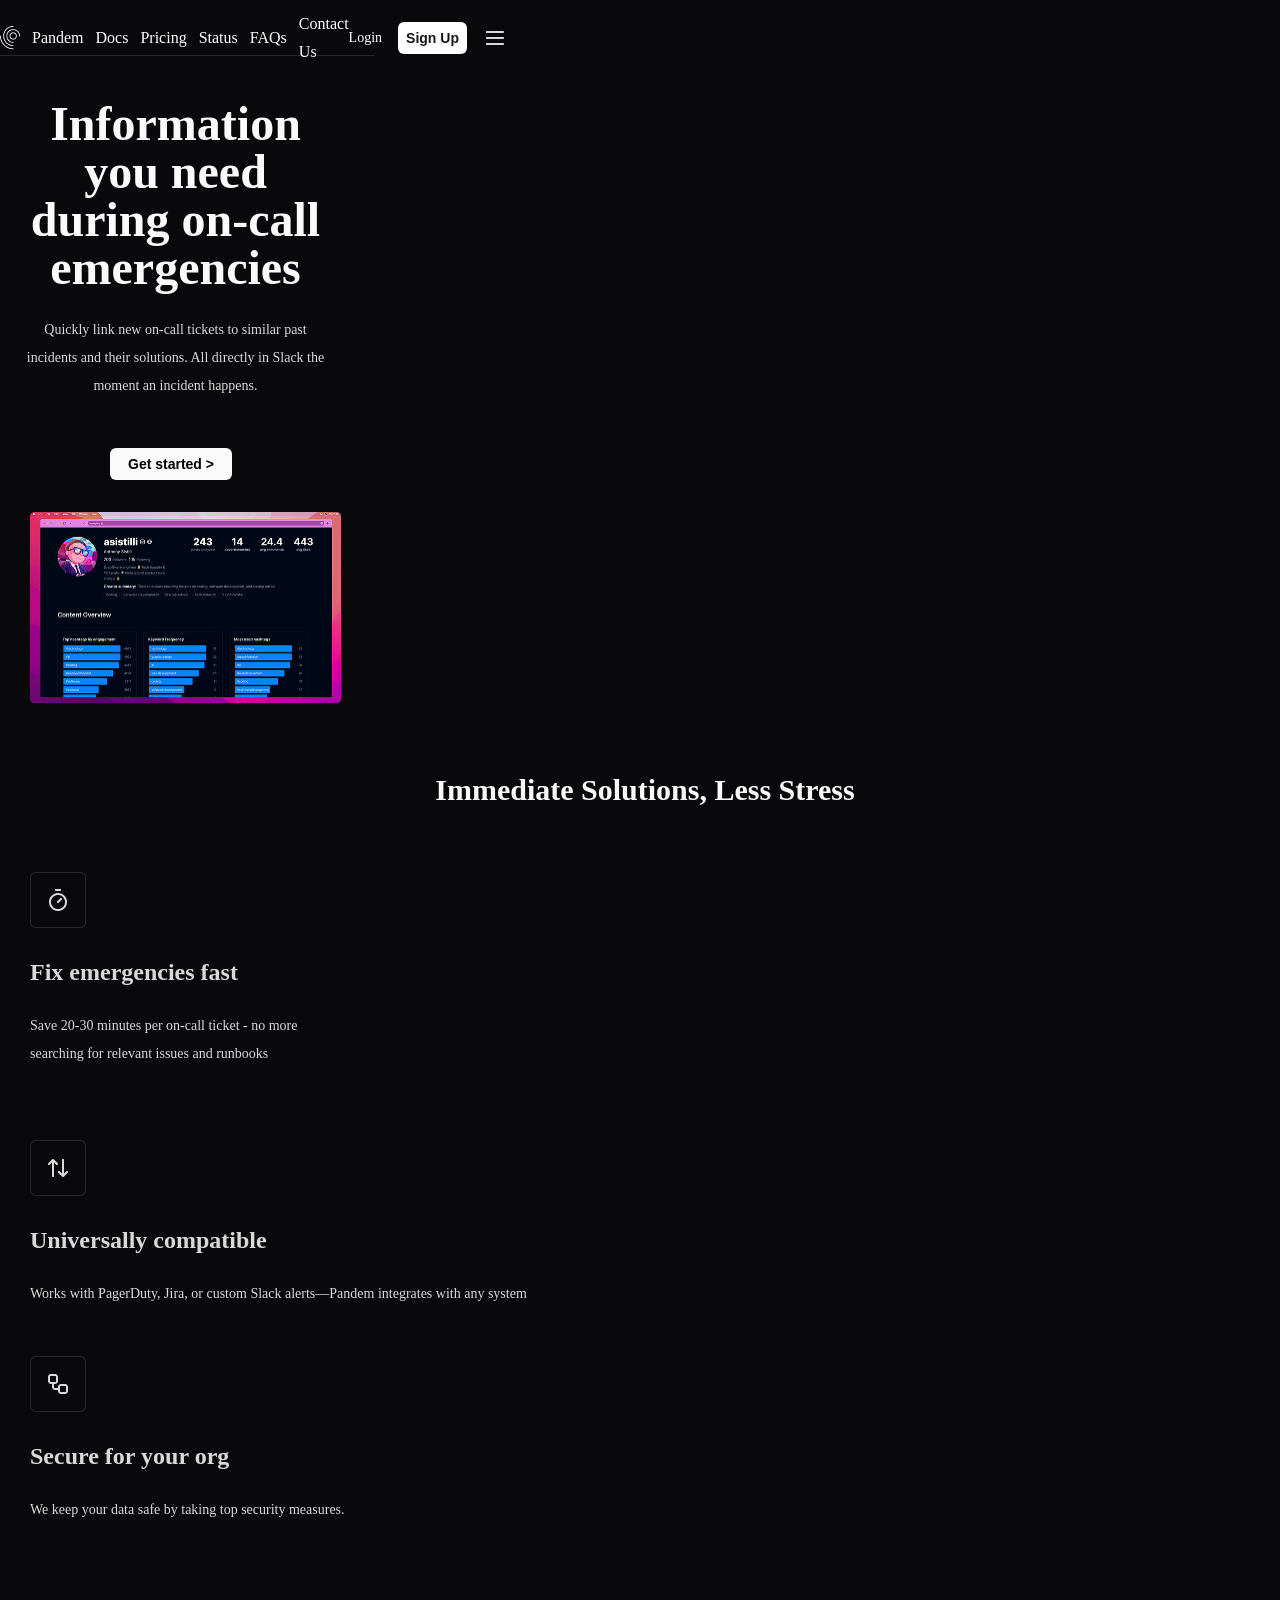
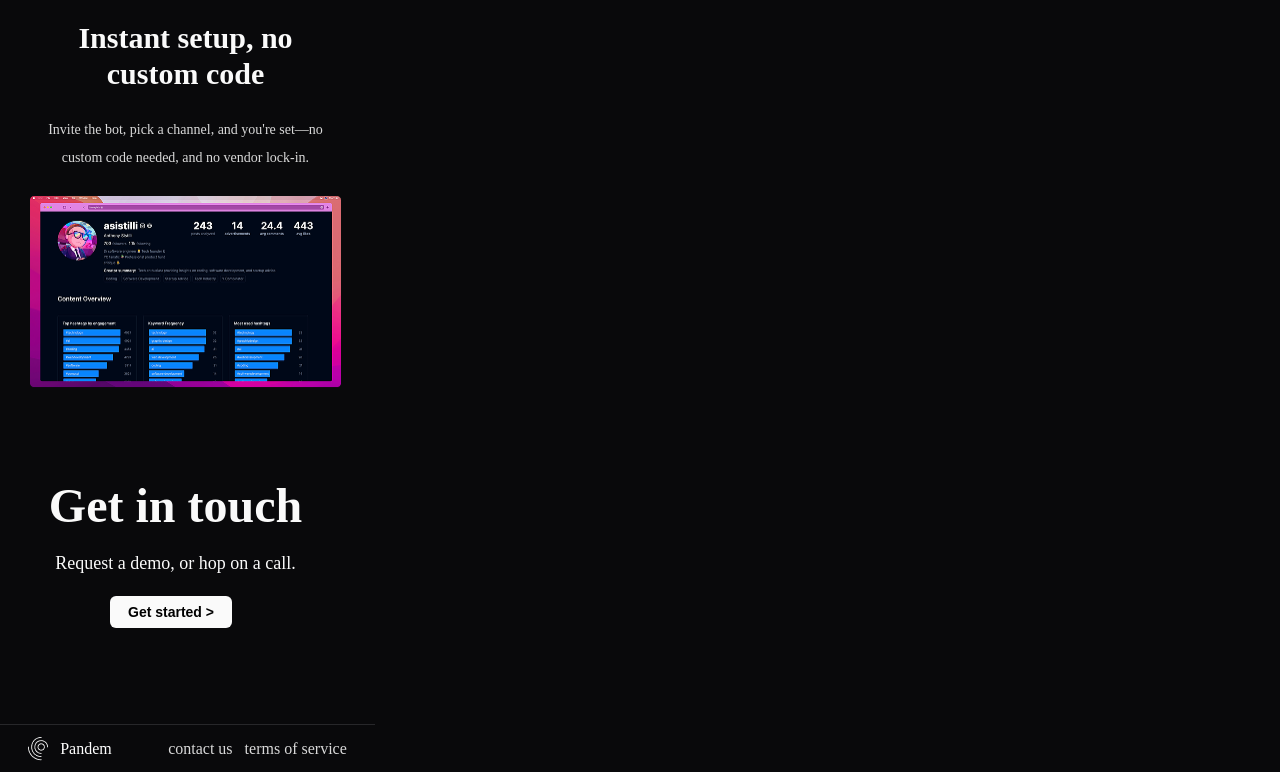
==== index.html @ f09f0999 "first commit" ====
<!DOCTYPE html>
<html lang="en">
<head>
    <meta charset="UTF-8">
    <meta name="viewport" content="width=device-width, initial-scale=1.0">
    <title>IA2 - Examen HTML/CSS/RSS</title>
    <link rel="stylesheet" href="estilos.css">
</head>
<body>
    <header>
        <div class="headerizq">
            <img src="imagenes/Logo.png" alt="Logo">
            <span>Pandem</span>
            <span class="escondido">Docs</span>
            <span class="escondido">Pricing</span>
            <span class="escondido">Status</span>
            <span class="escondido">FAQs</span>
            <span class="escondido">Contact Us</span>
        </div>
        <div class="headerder">
            <p>Login</p>
            <button>Sign Up</button>
            <img src="imagenes/igual.png" alt="Igual">
        </div>
    </header>
    <main>
        <div class="infoimportante">
            <h1>Information you need during on-call emergencies</h1>
            <p>Quickly link new on-call tickets to similar past incidents and their solutions. All directly in Slack the moment an incident happens.</p>
        </div>
        <div class="empieza">
            <button>Get started  ></button>
        </div>
        <div class="estadistica">
            <img src="imagenes/estadisticas.png" alt="estadisticas">
        </div>
        <div class="Soluciones">
            <h2>Immediate Solutions, Less Stress</h2>
        </div>
        <div class="Solucionesdiv">
                <div class="Solucion1">
                    <img src="imagenes/tiempoicono.png" alt="Icono del tiempo">
                    <h3>Fix emergencies fast</h3>
                    <p>Save 20-30 minutes per on-call ticket - no more searching for relevant issues and runbooks</p>
                </div>
                <div class="Solucion2">
                    <img src="imagenes/flechasicono.png" alt="Icono de flechas">
                    <h3>Universally compatible</h3>
                    <p>Works with PagerDuty, Jira, or custom Slack alerts—Pandem integrates with any system</p>
                </div>
                <div class="Solucion3">
                    <img src="imagenes/seguridad.png" alt="Icono de seguridad">
                    <h3>Secure for your org</h3>
                    <p>We keep your data safe by taking top security measures.</p>
                </div>
        </div>                 
        </div>
        <div class="Setup">
            <h2>Instant setup, no custom code</h2>
            <p>Invite the bot, pick a channel, and you're set—no custom code needed, and no vendor lock-in.</p>
            <img src="imagenes/estadisticas.png" alt="estadisticas">
        </div>
        <div class="Contacta">
            <h1>Get in touch</h1>
            <h5>Request a demo, or hop on a call.</h5>
            <button>Get started  ></button>
        </div>
    </main>
    <footer>
        <div class="Pie">
            <img src="imagenes/Logo.png" alt="Logo">
            <span>Pandem</span>
        </div>
        <div class="Servicios">
            <p>contact us</p>
            <p>terms of service</p>
        </div>
    </footer>
</body>
</html>
---- estilos.css ----
* {
    padding: 0;
    margin: 0;
    box-sizing: border-box;
}

body {
    background-color: #09090B;
}

header {
    width: 375px;
    height: 56px;
    display: flex;
    justify-content: space-around;
    align-items: center;
    padding-top: 20px;
    border-bottom: 1px solid #27272A
}

.escondido span {
    overflow: hidden;
}

.headerizq {
    display: flex;
    align-items: center;
    justify-content: center;
    gap: 12px;
}

.headerizq img {
    width: 20;
    height: 23;
}

.headerizq span {
    font-weight: 500;
    font-style: Medium;
    font-size: 16px;
    line-height: 28px;
    letter-spacing: 0%;
    color: #FFFFFF;
}


.headerder {
    display: flex;
    align-items: center;
    justify-content: center;
    gap: 16px;
}

.headerder p {
    font-weight: 400;
    font-size: 14px;
    line-height: 28px;
    letter-spacing: 0%;
    color:#FFFFFF;
}

.headerder button{
    font-weight: 600;
    font-size: 14px;
    line-height: 28px;
    letter-spacing: 0%;
    color: #18181B;
    background-color: white;
    width: 69px;
    height: 32px;
    border-radius: 6px;
    border: none;
}

main {
    margin-left: 20px;
    margin-right: 20px;
}


.infoimportante {
    display: block;
    justify-content: center;
    align-items: center;
    width: 311px;
    height: 348px;
    margin-top: 44px;
}

.infoimportante h1{
    color: #FAFAFA;
    font-weight: 800;
    font-size: 48px;
    line-height: 48px;
    letter-spacing: -1.2%;
    text-align: center;
    margin-bottom: 24px;
}

.infoimportante p{
    color: #D9D9D9;
    font-weight: 400;
    font-size: 14px;
    line-height: 28px;
    letter-spacing: 0%;
    text-align: center;
}

.empieza button, .Contacta button{
    font-weight: 600;
    font-size: 14px;
    line-height: 28px;
    letter-spacing: 0%;
    width: 122px;
    height: 32px;
    gap: 8px;
    border-radius: 6px;
    background-color: #FAFAFA;
    border: none;
}

.empieza {
    margin-left: 90px;
    align-items: center;
    justify-content: center;
    margin-bottom: 32px;
}

.estadistica {
    margin-left: 10px;
}

.estadistica img {
    width: 311px;
    height: 192px;
    border-radius: 4px;
}

.Solucionesdiv, .Soluciones {
    margin-left: 10px;
    margin-top: 64px;
    gap: 24px;
}

.Soluciones h2 {
    font-weight: 600;
    font-size: 30px;
    line-height: 36px;
    letter-spacing: -0.75%;
    text-align: center;
    color: #FAFAFA;
}

.Solucion1, .Solucion2 {
    margin-bottom: 48px;
}

.Solucion1, .Solucione2 {
    width: 288px;
    height: 220px;
    gap: 24px;
}

.Solucion3 {
    width: 288;
    height: 192;
    margin-bottom: 96px;
}

.Solucion1 h3, .Solucion2 h3, .Solucion3 h3 {
    font-weight: 600;
    font-size: 24px;
    line-height: 32px;
    letter-spacing: -0.6%;
    color: #D9D9D9;
    margin-top: 24px;
    margin-bottom: 24px;
}

.Solucion1 img, .Solucion2 img, .Solucion3 img {
    width: 56px;
    height: 56px;
}

.Solucion1 p, .Solucion2 p, .Solucion3 p {
    font-weight: 400;
    font-size: 14px;
    line-height: 28px;
    letter-spacing: 0%;
    color: #D9D9D9;
}

.Setup {
    margin-left: 10px;
    width: 311px;
    height: 192px;
    border-radius: 4px;
}

.Setup h2 {
    font-weight: 600;
    font-size: 30px;
    line-height: 36px;
    letter-spacing: -0.75%;
    text-align: center;
    color: #FAFAFA;
    margin-bottom: 24px;
}

.Setup p {
    margin-bottom: 24px;
    font-weight: 400;
    font-size: 14px;
    line-height: 28px;
    letter-spacing: 0%;
    text-align: center;
    color:#D9D9D9;
}

.Setup img {
    width: 311px;
    height: 192.11px;
}

.Contacta {
    margin-top: 270px;
    width: 311px;
    height: 146px;
    gap: 24px;
    margin-bottom: 96px;
}

.Contacta h1 {
    font-weight: 800;
    font-size: 48px;
    line-height: 48px;
    letter-spacing: -1.2%;
    text-align: center;
    color: #FAFAFA;
}

.Contacta h5 {
    font-weight: 400;
    font-size: 18px;
    line-height: 18px;
    letter-spacing: 0%;
    text-align: center;
    color: #FAFAFA;
    margin-top: 24px;
    margin-bottom: 24px;
}

.Contacta button {
    margin-left: 90px;
}

footer {
    width: 375px;
    height: 48px;
    border-top-width: 1px;
    display: flex;
    align-items: center;
    justify-content: space-around;
    border-top: 1px solid #27272A
}

.Pie {
    display: flex;
    align-items: center;
    justify-content: center;
    gap: 12px;
    color: #FFFFFF;
}

.Servicios {
    display: flex;
    align-items: center;
    justify-content: center;
    gap: 12px;
    color: #D9D9D9;
}

@media (width>=1399px) {
    header {
        width: 1440px;
        height: 48px;
    }

    .escondido {
        overflow: visible;
    }

    main {
        margin-left: 350px;
        margin-right: 250px;
        align-items: center;
        justify-content: center;
        width: 1240px;
        height: 2694px;
        margin-top: 144px;
    }

    .estadistica{
        padding-left: 200px;
    }

    .infoimportante {
        width: 672px;
        height: 156px;
    }

    .infoimportante p {
        width: 672px;
        height: 36px;
        margin-bottom: 48px;
        font-weight: 400;
        font-size: 18px;
        line-height: 18px;
        letter-spacing: 0%;
        text-align: center;
    }

    .Soluciones {
        padding-right: 550px;

    }


    .Solucionesdiv {
        width: 960px;
        height: 316px;
        margin-bottom: 120px;
        display: flex;
    }

    .Solucion1 p, .Solucion2 p {
        width: 288px;
        height: 84px;
    }

    .Solucion3 p {
        width: 288px;
        height: 56px;
    }

    .Solucion h2{
        margin-right: 600px;
    }

    .Solucion1, .Solucion2, .Solucion3 {
        align-items: center;
        justify-content: center;
    }

    .empieza {
        margin-top: 48px;
        padding-left: 190px;
    }

    .Setup {
        padding-left: 100px;
        width: 672px;
        height: 595px;

    }

    .Setup h1 {
        font-weight: 800;
        font-size: 48px;
        line-height: 48px;
        letter-spacing: -1.2%;
        text-align: center;
    }

    .Setup h5 {
        font-weight: 400;
        font-size: 18px;
        line-height: 18px;
        letter-spacing: 0%;
        text-align: center;
        width: 672px;
        height: 36px;
    }

    .Setup img {
        margin-left: 120px;
    }

    .Contacta {
        margin-top: 120px;
        margin-left: 180px;

    }

    footer {
        width: 1440px;
        height: 48px;
        justify-content: space-between;
        padding-left: 100px;
        padding-right: 100px;
    }

    /* La versión de pc la he mirado en la resolución 1440 x 1080 */

}
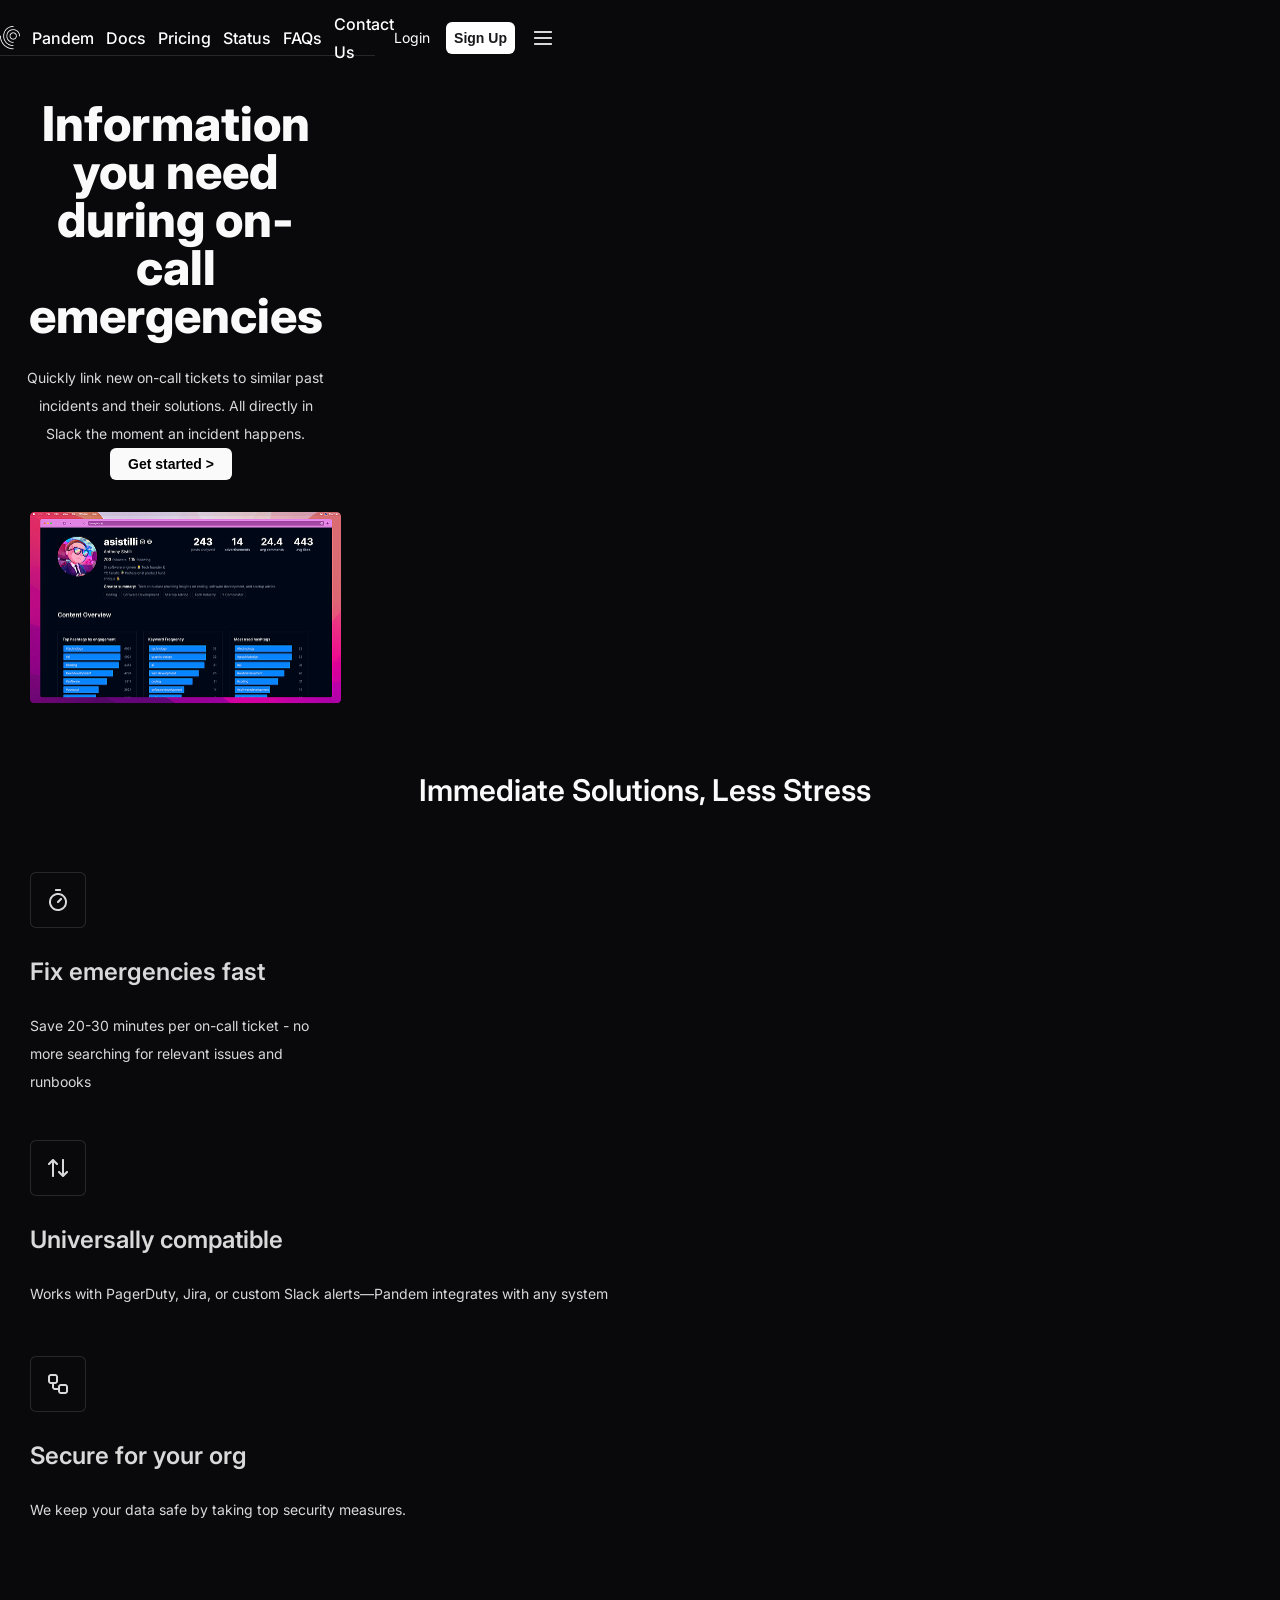
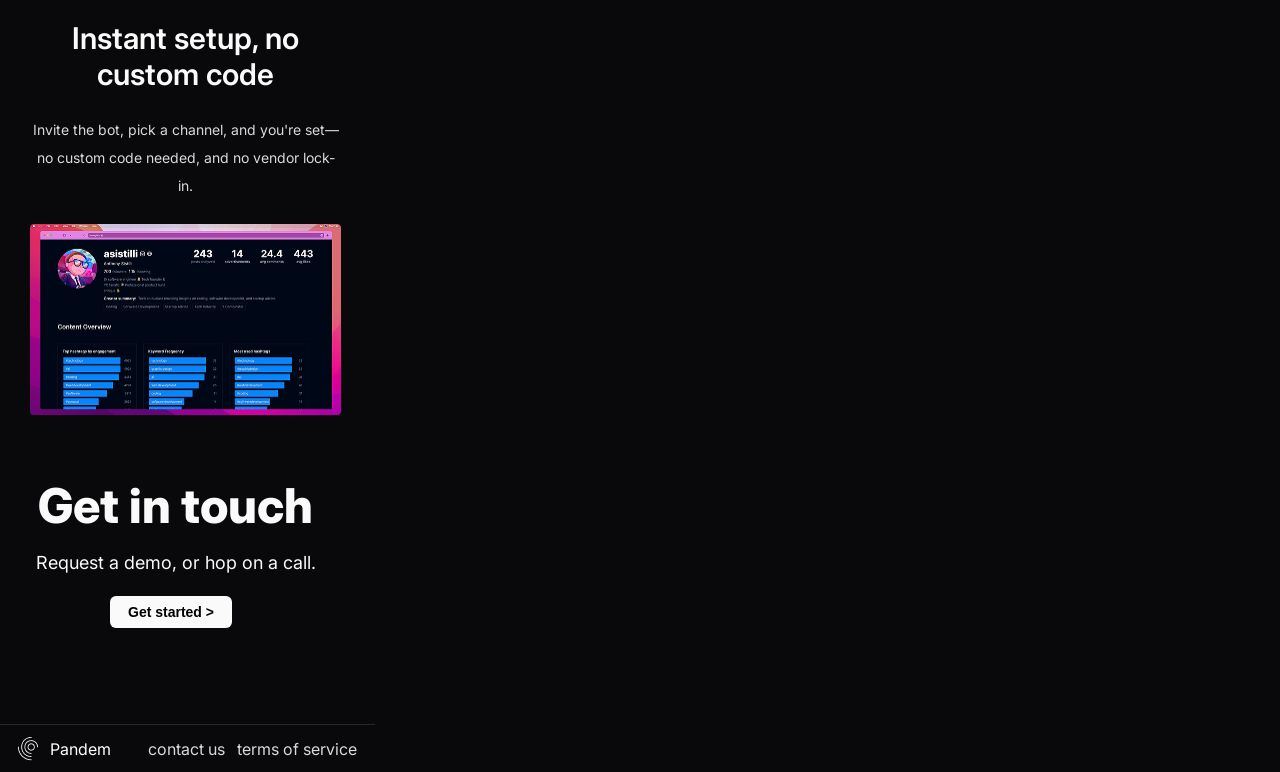
==== commit ac615cf9: "commit final" ====
--- a/index.html
+++ b/index.html
@@ -5,6 +5,7 @@
     <meta name="viewport" content="width=device-width, initial-scale=1.0">
     <title>IA2 - Examen HTML/CSS/RSS</title>
     <link rel="stylesheet" href="estilos.css">
+    <link href="https://fonts.googleapis.com/css2?family=Inter:ital,opsz,wght@0,14..32,100..900;1,14..32,100..900&display=swap" rel="stylesheet">
 </head>
 <body>
     <header>
--- a/estilos.css
+++ b/estilos.css
@@ -4,8 +4,10 @@
     box-sizing: border-box;
 }
 
-body {
+body, footer {
     background-color: #09090B;
+    font-family: "Inter", sans-serif;
+
 }
 
 header {
@@ -302,6 +304,7 @@
 
     .estadistica{
         padding-left: 200px;
+        margin-top: 50px;
     }
 
     .infoimportante {
